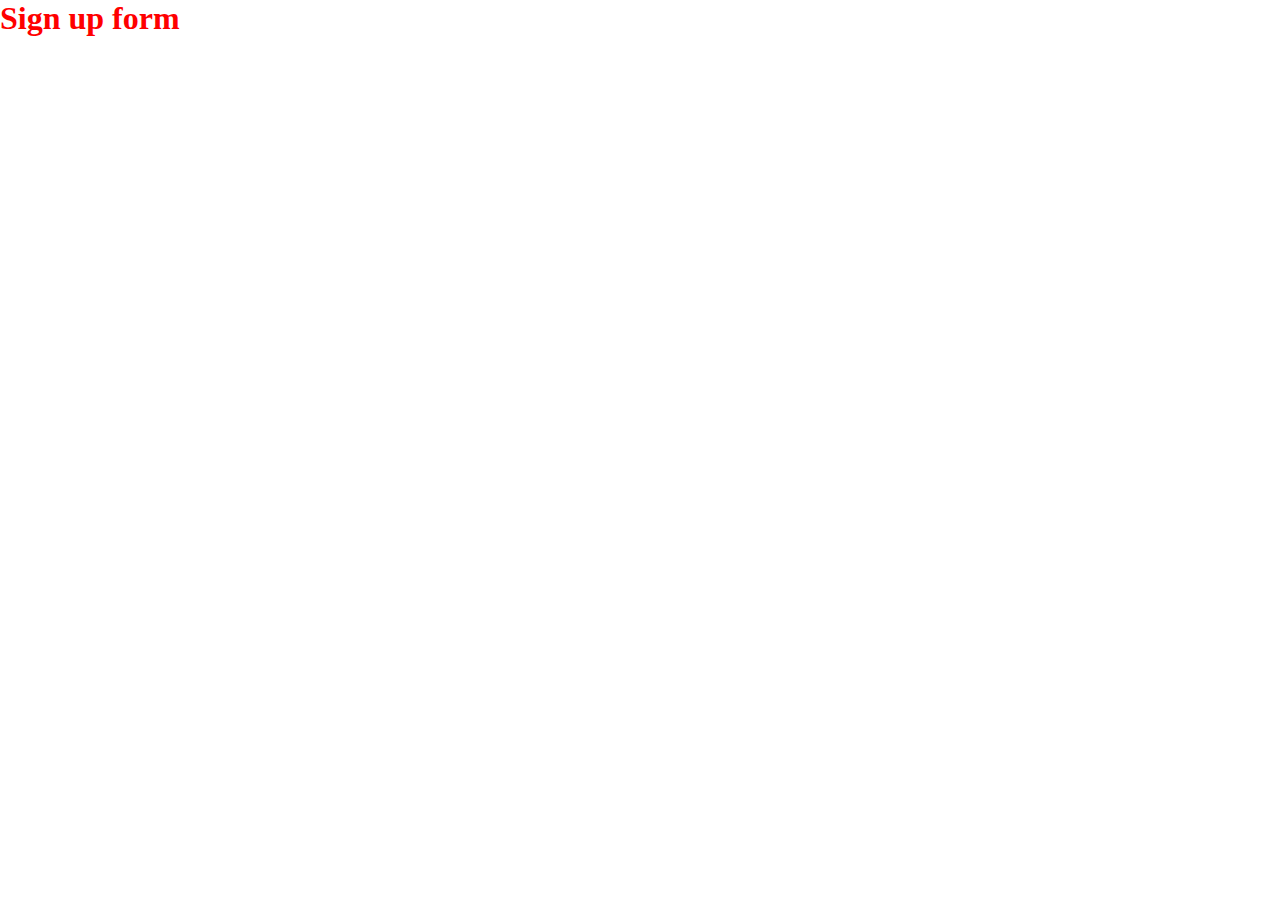
==== index.html @ 94c12eab "Set up html and css files, populate README, add design reference" ====
<!DOCTYPE html>
<html lang="en">

    <head>
        <meta charset="UTF-8">
        <meta name="viewport" content="width=device-width, initial-scale=1.0">
        <title>Sign up form</title>
        <link rel="stylesheet" href="style.css">
    </head>

    <body>
        <h1>Sign up form</h1>
    </body>

</html>
---- style.css ----
*::before,
*,
*::after {
    margin: 0;
    padding: 0;
    border: 0;
    box-sizing: border-box;
}

h1 {
    color: red;
}
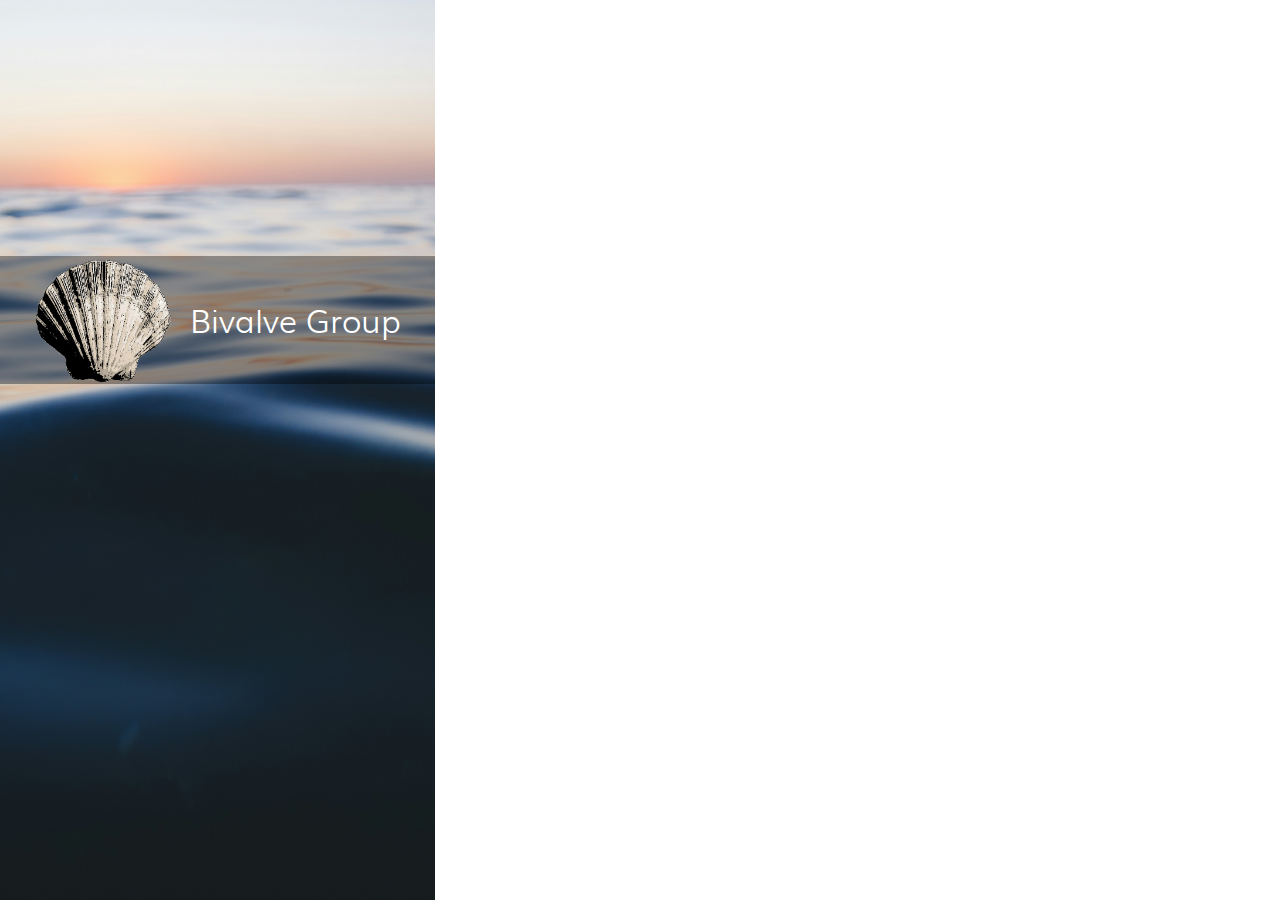
==== commit 04e2146d: "Add content and styling for logo section" ====
--- a/index.html
+++ b/index.html
@@ -9,7 +9,14 @@
     </head>
 
     <body>
-        <h1>Sign up form</h1>
+        <div class="lhs-wrapper">
+            <div class="logo-wrapper">
+                <img src="./img/sea-shell-logo.png" alt="A sea shell">
+                <h1 class="company-name">Bivalve Group</h1>
+            </div>
+        </div>
+        <main>
+        </main>
     </body>
 
 </html>--- a/style.css
+++ b/style.css
@@ -1,12 +1,79 @@
+/*! Generated by Font Squirrel (https://www.fontsquirrel.com) on January 14, 2025 */
+@font-face {
+    font-family: 'mulilight';
+    src: url('fonts/muli-light-webfont.woff2') format('woff2'),
+         url('fonts/muli-light-webfont.woff') format('woff');
+    font-weight: normal;
+    font-style: normal;
+
+}
+
 *::before,
 *,
 *::after {
+    box-sizing: border-box;
+}
+
+* {
     margin: 0;
     padding: 0;
     border: 0;
-    box-sizing: border-box;
 }
 
-h1 {
-    color: red;
-}+body {
+    font-family: system-ui, sans-serif; 
+    line-height: 1.5;
+    min-height: 100vh;
+    display: flex;
+    /* flex-wrap: wrap; */
+    -webkit-font-smoothing: antialiased; 
+}
+
+.lhs-wrapper {
+    flex: 1 1 34%;
+    min-width: 400px;
+    background-color: rgb(206, 215, 224);
+    background-image: url(./img/ocean.jpg);
+    background-origin: border-box;
+    background-size: cover;
+    background-repeat: no-repeat;
+}
+
+@media only screen and (min-width: 1200px) {
+    .lhs-wrapper {
+        max-width: 640px;
+    }
+}
+
+.logo-wrapper {
+    height: 8rem;
+    margin-top: 16rem;
+    background-color: rgba(0, 0, 0, 0.362);
+    display: flex;
+    justify-content: center;
+    align-items: center;
+    gap: 4%;
+}
+
+img {
+    display: block;
+    max-width: 100%;
+    height: 100%;
+    object-fit: cover;
+}
+
+.company-name {
+    color: #fff;
+    font-family: "mulilight", system-ui, sans-serif;
+    font-weight: normal;
+}
+
+main {
+    flex: 1 1 66%;
+    min-width: 720px;
+    /* background-color: rgb(227, 232, 237); */
+}
+
+/* input, button, textarea, select {
+    font: inherit;
+} */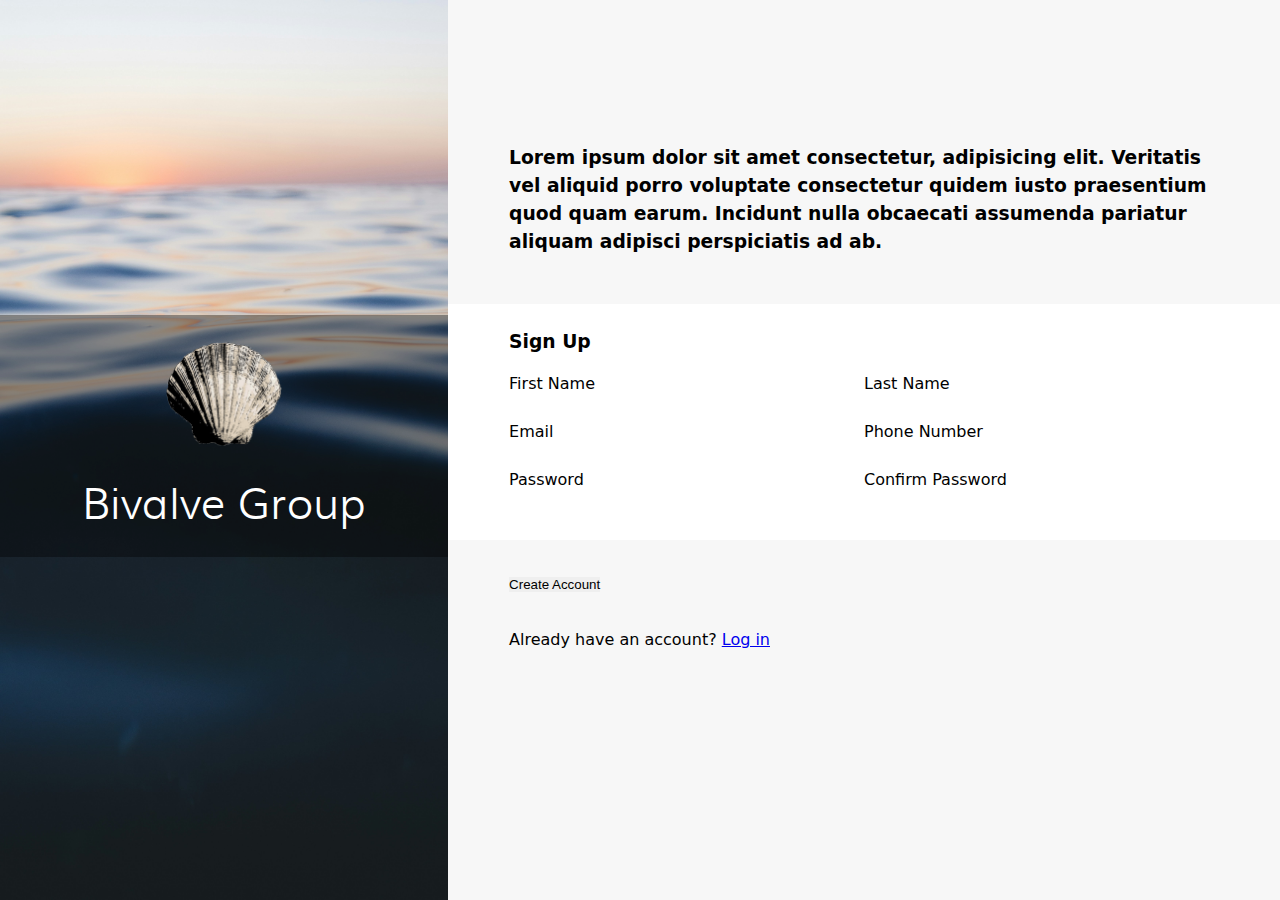
==== commit a67367d5: "Add rhs content and initial styling" ====
--- a/index.html
+++ b/index.html
@@ -15,8 +15,52 @@
                 <h1 class="company-name">Bivalve Group</h1>
             </div>
         </div>
-        <main>
-        </main>
+        <div class="rhs-wrapper">
+            <div class="heading">
+                <h3>Lorem ipsum dolor sit amet consectetur, adipisicing elit. Veritatis vel aliquid porro voluptate
+                    consectetur quidem iusto praesentium quod quam earum. Incidunt nulla obcaecati assumenda
+                    pariatur
+                    aliquam adipisci perspiciatis ad ab.
+                </h3>
+            </div>
+            <form>
+                <div class="sign-up-wrapper">
+                    <div class="sign-up-card">
+                        <h3>Sign Up</h3>
+                        <div class="input-wrapper">
+                            <div class="form-control">
+                                <label for="first-name">First Name</label>
+                                <input type="text" id="first-name" name="first-name">
+                            </div>
+                            <div class="form-control">
+                                <label for="last-name">Last Name</label>
+                                <input type="text" id="last-name" name="last-name">
+                            </div>
+                            <div class="form-control">
+                                <label for="email">Email</label>
+                                <input type="email" id="email" name="email">
+                            </div>
+                            <div class="form-control">
+                                <label for="phone-number">Phone Number</label>
+                                <input type="tel" id="phone-number" name="phone-number">
+                            </div>
+                            <div class="form-control">
+                                <label for="password">Password</label>
+                                <input type="password" id="password" name="password">
+                            </div>
+                            <div class="form-control">
+                                <label for="confirm-password">Confirm Password</label>
+                                <input type="password" id="confirm-password" name="confirm-password">
+                            </div>
+                        </div>
+                    </div>
+                </div>
+                <div class="button-wrapper"><button>Create Account</button></div>
+            </form>
+            <div class="login-wrapper">
+                <p>Already have an account? <a href="#">Log in</a></p>
+            </div>
+        </div>
     </body>
 
 </html>--- a/style.css
+++ b/style.css
@@ -30,8 +30,7 @@
 }
 
 .lhs-wrapper {
-    flex: 1 1 34%;
-    min-width: 400px;
+    flex: 0 1 min(48rem, 35%);
     background-color: rgb(206, 215, 224);
     background-image: url(./img/ocean.jpg);
     background-origin: border-box;
@@ -39,26 +38,22 @@
     background-repeat: no-repeat;
 }
 
-@media only screen and (min-width: 1200px) {
-    .lhs-wrapper {
-        max-width: 640px;
-    }
-}
-
 .logo-wrapper {
-    height: 8rem;
-    margin-top: 16rem;
+    margin-top: 35vh;
     background-color: rgba(0, 0, 0, 0.362);
     display: flex;
     justify-content: center;
     align-items: center;
-    gap: 4%;
+    flex-wrap: wrap;
+    padding: 1.5rem;
+    column-gap: 5%;
+    row-gap: clamp(1rem, .5rem + 1.5vh, 1.5rem);
+    font-size: clamp(2rem, 1.5rem + 1.5vmax, 3rem);
 }
 
 img {
     display: block;
-    max-width: 100%;
-    height: 100%;
+    height: clamp(5rem, 3.75rem + 3.75vmax, 8rem);
     object-fit: cover;
 }
 
@@ -66,12 +61,63 @@
     color: #fff;
     font-family: "mulilight", system-ui, sans-serif;
     font-weight: normal;
+    text-align: center;
+    font-size: inherit;
 }
 
-main {
-    flex: 1 1 66%;
-    min-width: 720px;
-    /* background-color: rgb(227, 232, 237); */
+.rhs-wrapper {
+    flex: 1;
+    background-color: #f7f7f7;
+}
+
+.heading,
+.sign-up-card,
+.button-wrapper,
+.login-wrapper {
+    margin-left: auto;
+    margin-right: auto;
+    max-width: min(100%, 100ch);
+    padding-right: 6ch;
+    padding-left: 6ch;
+}
+
+.heading {
+    margin-top: 9rem;
+    margin-bottom: 3rem;
+}
+
+.sign-up-wrapper {
+    background-color: #ffffff;
+}
+
+.input-wrapper {
+    display: flex;
+    flex-wrap: wrap;
+}
+
+.input-wrapper > * {
+    flex: 1 1 50%;
+}
+
+label {
+    display: block;
+}
+
+.sign-up-card h3 {
+    margin-bottom: 1rem;
+}
+
+.sign-up-wrapper {
+    padding: 1.5rem 0;
+}
+
+.sign-up-wrapper,
+.button-wrapper {
+    margin-bottom: 2rem;
+}
+
+button:hover {
+    cursor: pointer;
 }
 
 /* input, button, textarea, select {
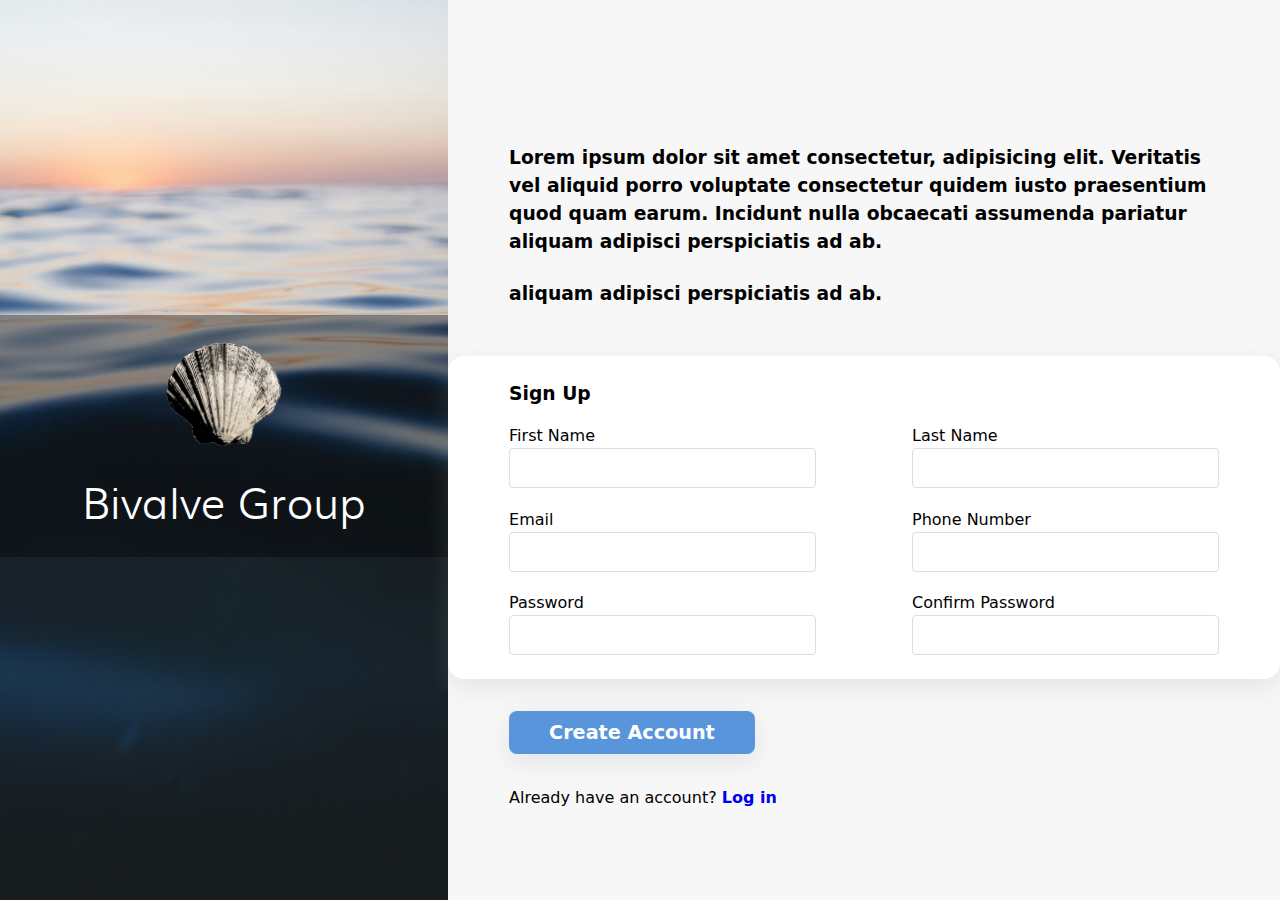
==== commit b882df79: "Style right hand side further" ====
--- a/index.html
+++ b/index.html
@@ -22,6 +22,7 @@
                     pariatur
                     aliquam adipisci perspiciatis ad ab.
                 </h3>
+                <h3>aliquam adipisci perspiciatis ad ab.</h3>
             </div>
             <form>
                 <div class="sign-up-wrapper">
--- a/style.css
+++ b/style.css
@@ -82,8 +82,12 @@
 }
 
 .heading {
-    margin-top: 9rem;
+    margin-top: 16vh;
     margin-bottom: 3rem;
+}
+
+.heading :first-child {
+    margin-bottom: 1.5rem;
 }
 
 .sign-up-wrapper {
@@ -93,10 +97,13 @@
 .input-wrapper {
     display: flex;
     flex-wrap: wrap;
+    column-gap: 6rem;
+    row-gap: 1.2rem;
+    width: min(100%, 100ch);
 }
 
 .input-wrapper > * {
-    flex: 1 1 50%;
+    flex: 1 1 25ch;
 }
 
 label {
@@ -109,17 +116,55 @@
 
 .sign-up-wrapper {
     padding: 1.5rem 0;
+    margin-bottom: 2rem;
+    width: min(100%, 100ch);
+    margin-left: auto;
+    margin-right: auto;
+    border-radius: 1rem;
+    box-shadow: rgba(149, 157, 165, 0.2) 0px 8px 24px;
 }
 
-.sign-up-wrapper,
-.button-wrapper {
+form {
     margin-bottom: 2rem;
 }
 
-button:hover {
-    cursor: pointer;
+input, button {
+    font-family: inherit;
+    font-size: 100%;
 }
 
-/* input, button, textarea, select {
-    font: inherit;
-} */+input {
+    border: 1px solid #ddd;
+    border-radius: .25rem;
+    width: 100%;
+    height: 2.5rem;
+}
+
+button {
+    font-size: 1.2rem;
+    font-weight: bold;
+    color: #FFFFFF;
+    background-color: #5995DA;
+    border: none;
+    border-radius: 0.5rem;
+    padding: 10px 40px;
+    cursor: pointer;
+    box-shadow: rgba(149, 157, 165, 0.2) 0px 8px 24px
+}
+
+button:hover {
+    background-color: #76AEED;
+}
+
+button:active {
+    background-color: #407FC7;
+}
+
+a {
+    font-weight: bold;
+    text-decoration: none;
+}
+
+a:hover {
+    text-decoration: underline;
+}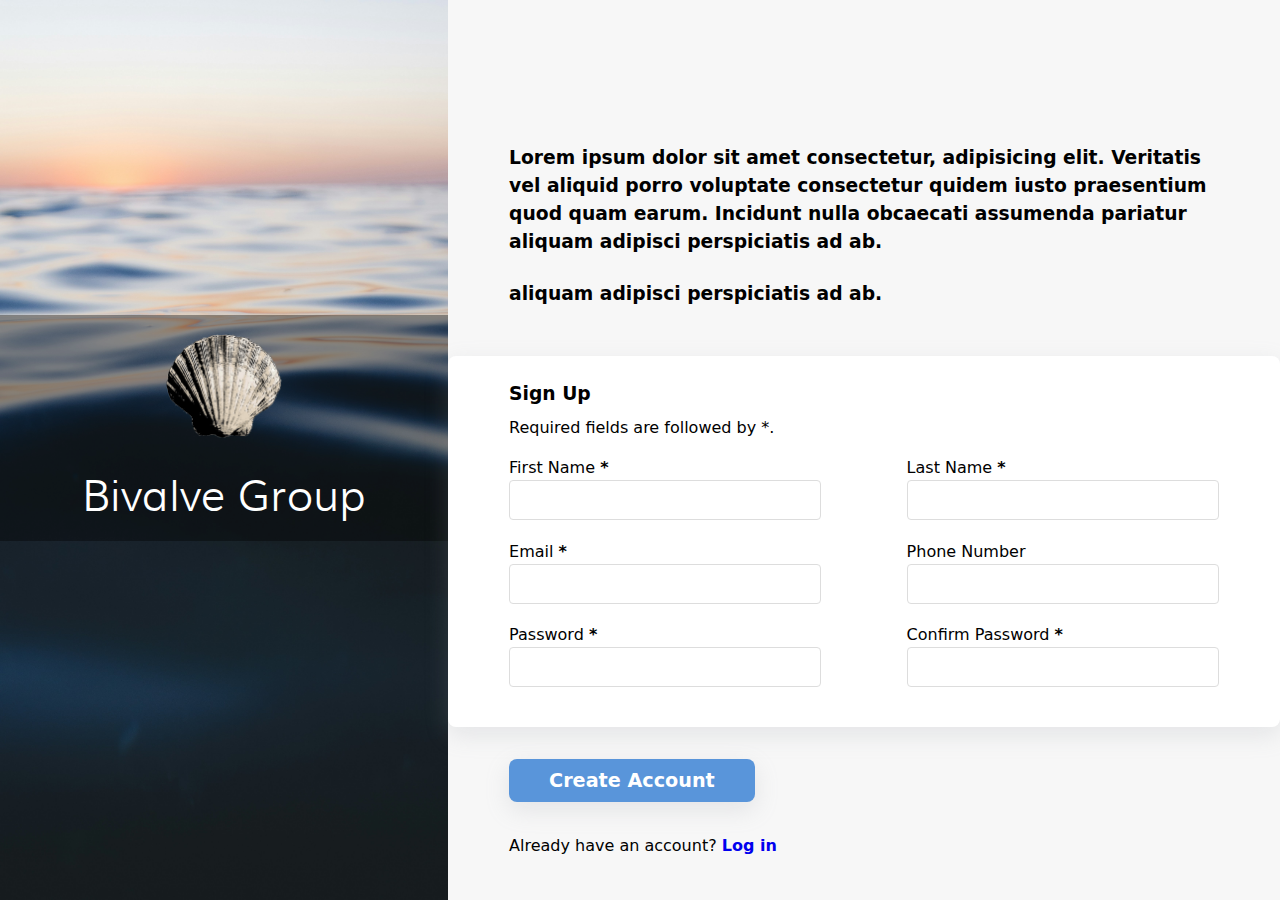
==== commit 8bbf709d: "Add validation and styling to form controls" ====
--- a/index.html
+++ b/index.html
@@ -28,35 +28,46 @@
                 <div class="sign-up-wrapper">
                     <div class="sign-up-card">
                         <h3>Sign Up</h3>
+                        <p>Required fields are followed by <span aria-label="required">*</span>.</p>
                         <div class="input-wrapper">
                             <div class="form-control">
-                                <label for="first-name">First Name</label>
-                                <input type="text" id="first-name" name="first-name">
+                                <label for="first-name">First Name <strong><span
+                                            aria-label="required">*</span></strong></label>
+                                <input type="text" id="first-name" name="first-name" required>
                             </div>
                             <div class="form-control">
-                                <label for="last-name">Last Name</label>
-                                <input type="text" id="last-name" name="last-name">
+                                <label for="last-name">Last Name <strong><span
+                                            aria-label="required">*</span></strong></label>
+                                <input type="text" id="last-name" name="last-name" required>
                             </div>
                             <div class="form-control">
-                                <label for="email">Email</label>
-                                <input type="email" id="email" name="email">
+                                <label for="email">Email <strong><span aria-label="required">*</span></strong></label>
+                                <input type="email" id="email" name="email" required>
                             </div>
                             <div class="form-control">
                                 <label for="phone-number">Phone Number</label>
                                 <input type="tel" id="phone-number" name="phone-number">
                             </div>
                             <div class="form-control">
-                                <label for="password">Password</label>
-                                <input type="password" id="password" name="password">
+                                <label for="password">Password <strong><span
+                                            aria-label="required">*</span></strong></label>
+                                <input type="password" id="password" name="password"
+                                    pattern="(?=.*[a-z])(?=.*[A-Z])(?=.*\d)(?=.*[@$!%*?&])[A-Za-z\d@$!%*?&]{8,}"
+                                    title="Password must be at least 8 characters long, include one uppercase letter, one lowercase letter, one number, and one special character."
+                                    required>
                             </div>
                             <div class="form-control">
-                                <label for="confirm-password">Confirm Password</label>
-                                <input type="password" id="confirm-password" name="confirm-password">
+                                <label for="confirm-password">Confirm Password <strong><span
+                                            aria-label="required">*</span></strong></label>
+                                <input type="password" id="confirm-password" name="confirm-password"
+                                    pattern="(?=.*[a-z])(?=.*[A-Z])(?=.*\d)(?=.*[@$!%*?&])[A-Za-z\d@$!%*?&]{8,}"
+                                    title="Password must be at least 8 characters long, include one uppercase letter, one lowercase letter, one number, and one special character."
+                                    required>
                             </div>
                         </div>
                     </div>
                 </div>
-                <div class="button-wrapper"><button>Create Account</button></div>
+                <div class="button-wrapper"><button type="submit">Create Account</button></div>
             </form>
             <div class="login-wrapper">
                 <p>Already have an account? <a href="#">Log in</a></p>
--- a/style.css
+++ b/style.css
@@ -39,13 +39,13 @@
 }
 
 .logo-wrapper {
-    margin-top: 35vh;
+    margin-top: 35vmin;
     background-color: rgba(0, 0, 0, 0.362);
     display: flex;
     justify-content: center;
     align-items: center;
     flex-wrap: wrap;
-    padding: 1.5rem;
+    padding: 1rem 1.5rem;
     column-gap: 5%;
     row-gap: clamp(1rem, .5rem + 1.5vh, 1.5rem);
     font-size: clamp(2rem, 1.5rem + 1.5vmax, 3rem);
@@ -82,7 +82,7 @@
 }
 
 .heading {
-    margin-top: 16vh;
+    margin-top: 16vmin;
     margin-bottom: 3rem;
 }
 
@@ -90,14 +90,10 @@
     margin-bottom: 1.5rem;
 }
 
-.sign-up-wrapper {
-    background-color: #ffffff;
-}
-
 .input-wrapper {
     display: flex;
     flex-wrap: wrap;
-    column-gap: 6rem;
+    column-gap: 12%;
     row-gap: 1.2rem;
     width: min(100%, 100ch);
 }
@@ -110,17 +106,19 @@
     display: block;
 }
 
-.sign-up-card h3 {
+.sign-up-card h3 + p{
+    margin-top: 0.5rem;
     margin-bottom: 1rem;
 }
 
 .sign-up-wrapper {
-    padding: 1.5rem 0;
+    background-color: #ffffff;
+    padding: 1.5rem 0 2.5rem;
     margin-bottom: 2rem;
     width: min(100%, 100ch);
     margin-left: auto;
     margin-right: auto;
-    border-radius: 1rem;
+    border-radius: 0.5rem;
     box-shadow: rgba(149, 157, 165, 0.2) 0px 8px 24px;
 }
 
@@ -131,6 +129,7 @@
 input, button {
     font-family: inherit;
     font-size: 100%;
+    appearance: none;
 }
 
 input {
@@ -138,6 +137,8 @@
     border-radius: .25rem;
     width: 100%;
     height: 2.5rem;
+    padding: 0.5rem;
+    outline: none;
 }
 
 button {
@@ -167,4 +168,14 @@
 
 a:hover {
     text-decoration: underline;
-}+}
+
+input:user-invalid {
+    color: red;
+    /* border: 1px solid red; */
+}
+
+input:focus {
+    color: unset;
+    border: 1px solid #676767;
+}
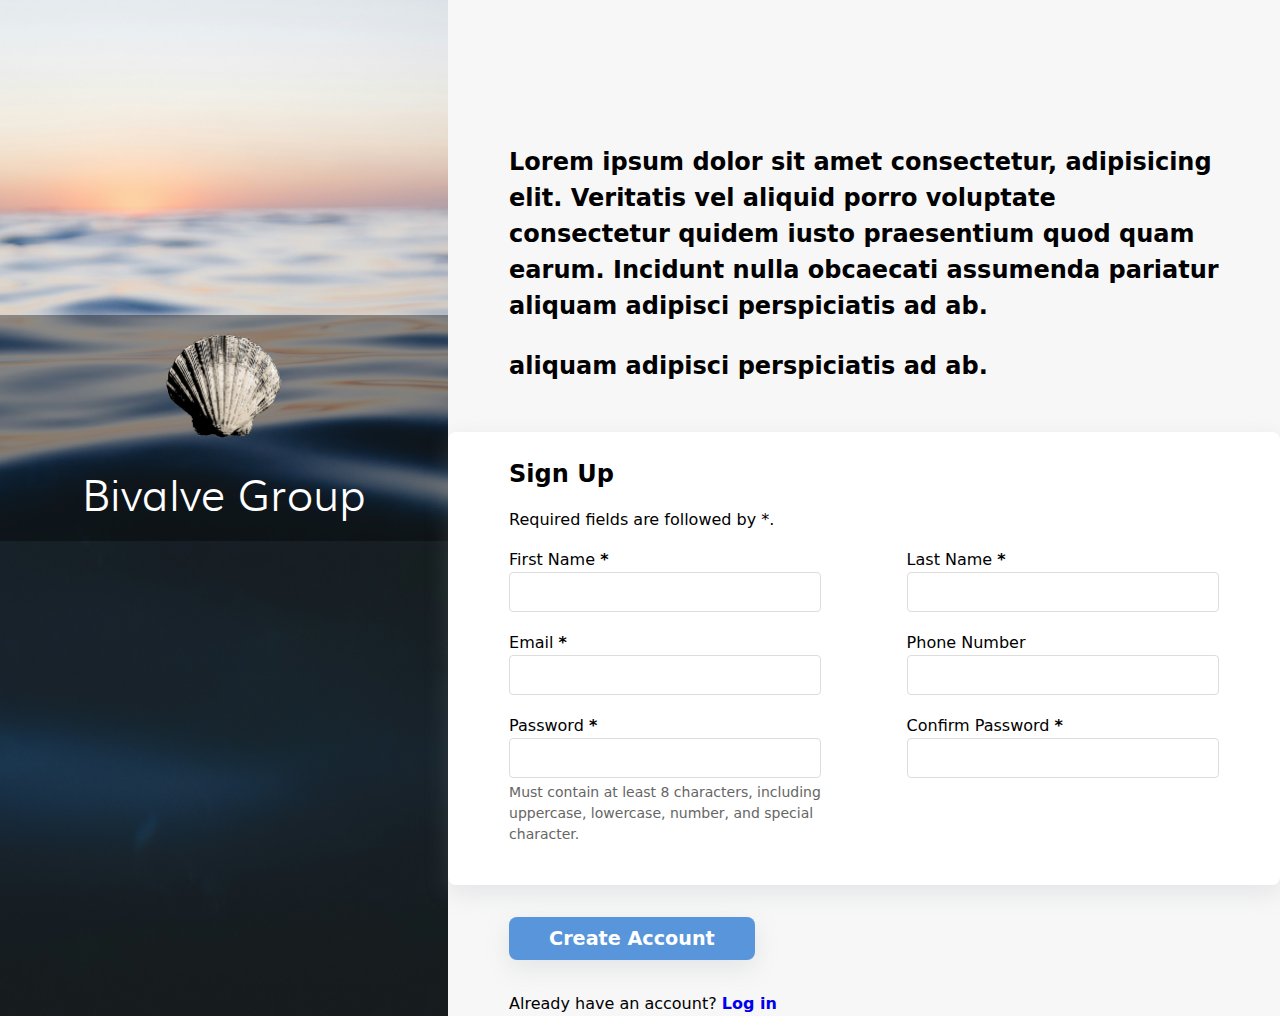
==== commit a3d73ee7: "Add styling to rhs" ====
--- a/index.html
+++ b/index.html
@@ -9,61 +9,62 @@
     </head>
 
     <body>
-        <div class="lhs-wrapper">
+        <header class="lhs-wrapper">
             <div class="logo-wrapper">
                 <img src="./img/sea-shell-logo.png" alt="A sea shell">
                 <h1 class="company-name">Bivalve Group</h1>
             </div>
-        </div>
-        <div class="rhs-wrapper">
-            <div class="heading">
-                <h3>Lorem ipsum dolor sit amet consectetur, adipisicing elit. Veritatis vel aliquid porro voluptate
+        </header>
+        <main class="rhs-wrapper">
+            <header class="heading">
+                <h2>Lorem ipsum dolor sit amet consectetur, adipisicing elit. Veritatis vel aliquid porro voluptate
                     consectetur quidem iusto praesentium quod quam earum. Incidunt nulla obcaecati assumenda
                     pariatur
                     aliquam adipisci perspiciatis ad ab.
-                </h3>
-                <h3>aliquam adipisci perspiciatis ad ab.</h3>
-            </div>
+                </h2>
+                <h2>aliquam adipisci perspiciatis ad ab.</h2>
+            </header>
             <form>
-                <div class="sign-up-wrapper">
-                    <div class="sign-up-card">
-                        <h3>Sign Up</h3>
-                        <p>Required fields are followed by <span aria-label="required">*</span>.</p>
-                        <div class="input-wrapper">
-                            <div class="form-control">
-                                <label for="first-name">First Name <strong><span
-                                            aria-label="required">*</span></strong></label>
-                                <input type="text" id="first-name" name="first-name" required>
-                            </div>
-                            <div class="form-control">
-                                <label for="last-name">Last Name <strong><span
-                                            aria-label="required">*</span></strong></label>
-                                <input type="text" id="last-name" name="last-name" required>
-                            </div>
-                            <div class="form-control">
-                                <label for="email">Email <strong><span aria-label="required">*</span></strong></label>
-                                <input type="email" id="email" name="email" required>
-                            </div>
-                            <div class="form-control">
-                                <label for="phone-number">Phone Number</label>
-                                <input type="tel" id="phone-number" name="phone-number">
-                            </div>
-                            <div class="form-control">
-                                <label for="password">Password <strong><span
-                                            aria-label="required">*</span></strong></label>
-                                <input type="password" id="password" name="password"
-                                    pattern="(?=.*[a-z])(?=.*[A-Z])(?=.*\d)(?=.*[@$!%*?&])[A-Za-z\d@$!%*?&]{8,}"
-                                    title="Password must be at least 8 characters long, include one uppercase letter, one lowercase letter, one number, and one special character."
-                                    required>
-                            </div>
-                            <div class="form-control">
-                                <label for="confirm-password">Confirm Password <strong><span
-                                            aria-label="required">*</span></strong></label>
-                                <input type="password" id="confirm-password" name="confirm-password"
-                                    pattern="(?=.*[a-z])(?=.*[A-Z])(?=.*\d)(?=.*[@$!%*?&])[A-Za-z\d@$!%*?&]{8,}"
-                                    title="Password must be at least 8 characters long, include one uppercase letter, one lowercase letter, one number, and one special character."
-                                    required>
-                            </div>
+                <div class="sign-up-card">
+                    <h2>Sign Up</h2>
+                    <p>Required fields are followed by <span aria-label="required">*</span>.</p>
+                    <div class="form-control-wrapper">
+                        <div class="form-control">
+                            <label for="first-name">First Name <strong><span
+                                        aria-label="required">*</span></strong></label>
+                            <input type="text" id="first-name" name="first-name" required>
+                        </div>
+                        <div class="form-control">
+                            <label for="last-name">Last Name <strong><span
+                                        aria-label="required">*</span></strong></label>
+                            <input type="text" id="last-name" name="last-name" required>
+                        </div>
+                        <div class="form-control">
+                            <label for="email">Email <strong><span aria-label="required">*</span></strong></label>
+                            <input type="email" id="email" name="email" required>
+                        </div>
+                        <div class="form-control">
+                            <label for="phone-number">Phone Number</label>
+                            <input type="tel" id="phone-number" name="phone-number">
+                        </div>
+                        <div class="form-control">
+                            <label for="password">Password <strong><span aria-label="required">*</span></strong></label>
+                            <input type="password" id="password" name="password"
+                                aria-describedby="password-requirements"
+                                pattern="(?=.*[a-z])(?=.*[A-Z])(?=.*\d)(?=.*[@$!%*?&])[A-Za-z\d@$!%*?&]{8,}"
+                                title="Password must be at least 8 characters long, include one uppercase letter, one lowercase letter, one number, and one special character."
+                                required>
+                            <p id="password-requirements" class="password-help">Must contain at least 8 characters,
+                                including uppercase, lowercase, number, and special character.
+                            </p>
+                        </div>
+                        <div class="form-control">
+                            <label for="confirm-password">Confirm Password <strong><span
+                                        aria-label="required">*</span></strong></label>
+                            <input type="password" id="confirm-password" name="confirm-password"
+                                pattern="(?=.*[a-z])(?=.*[A-Z])(?=.*\d)(?=.*[@$!%*?&])[A-Za-z\d@$!%*?&]{8,}"
+                                title="Password must be at least 8 characters long, include one uppercase letter, one lowercase letter, one number, and one special character."
+                                required>
                         </div>
                     </div>
                 </div>
@@ -72,7 +73,7 @@
             <div class="login-wrapper">
                 <p>Already have an account? <a href="#">Log in</a></p>
             </div>
-        </div>
+        </main>
     </body>
 
 </html>--- a/style.css
+++ b/style.css
@@ -5,16 +5,13 @@
          url('fonts/muli-light-webfont.woff') format('woff');
     font-weight: normal;
     font-style: normal;
-
+    font-display: swap;
 }
 
 *::before,
 *,
 *::after {
     box-sizing: border-box;
-}
-
-* {
     margin: 0;
     padding: 0;
     border: 0;
@@ -31,7 +28,6 @@
 
 .lhs-wrapper {
     flex: 0 1 min(48rem, 35%);
-    background-color: rgb(206, 215, 224);
     background-image: url(./img/ocean.jpg);
     background-origin: border-box;
     background-size: cover;
@@ -76,7 +72,7 @@
 .login-wrapper {
     margin-left: auto;
     margin-right: auto;
-    max-width: min(100%, 100ch);
+    width: min(100%, 100ch);
     padding-right: 6ch;
     padding-left: 6ch;
 }
@@ -86,11 +82,11 @@
     margin-bottom: 3rem;
 }
 
-.heading :first-child {
-    margin-bottom: 1.5rem;
+.heading h2 + h2 {
+    margin-top: 1.5rem;
 }
 
-.input-wrapper {
+.form-control-wrapper {
     display: flex;
     flex-wrap: wrap;
     column-gap: 12%;
@@ -98,38 +94,24 @@
     width: min(100%, 100ch);
 }
 
-.input-wrapper > * {
+.form-control-wrapper > * {
     flex: 1 1 25ch;
+}
+
+.sign-up-card {
+    background-color: #ffffff;
+    padding-top: 1.5rem;
+    padding-bottom: 2.5rem;
+    border-radius: 0.5rem;
+    box-shadow: rgba(149, 157, 165, 0.2) 0px 8px 24px;
+}
+
+.sign-up-card > *:not(:first-child){
+    margin-top: 1rem;
 }
 
 label {
     display: block;
-}
-
-.sign-up-card h3 + p{
-    margin-top: 0.5rem;
-    margin-bottom: 1rem;
-}
-
-.sign-up-wrapper {
-    background-color: #ffffff;
-    padding: 1.5rem 0 2.5rem;
-    margin-bottom: 2rem;
-    width: min(100%, 100ch);
-    margin-left: auto;
-    margin-right: auto;
-    border-radius: 0.5rem;
-    box-shadow: rgba(149, 157, 165, 0.2) 0px 8px 24px;
-}
-
-form {
-    margin-bottom: 2rem;
-}
-
-input, button {
-    font-family: inherit;
-    font-size: 100%;
-    appearance: none;
 }
 
 input {
@@ -141,6 +123,29 @@
     outline: none;
 }
 
+input, button {
+    font-family: inherit;
+    font-size: 100%;
+    appearance: none;
+}
+
+input:user-invalid {
+    color: red;
+    /* border: 1px solid red; */
+}
+
+input:focus {
+    color: unset;
+    border: 1px solid #6c9cf9;
+    box-shadow: rgba(0, 0, 0, 0.16) 0px 1px 4px;
+}
+
+.password-help {
+    font-size: 0.875rem;
+    color: #666;
+    margin-top: 0.25rem;
+}
+
 button {
     font-size: 1.2rem;
     font-weight: bold;
@@ -150,7 +155,8 @@
     border-radius: 0.5rem;
     padding: 10px 40px;
     cursor: pointer;
-    box-shadow: rgba(149, 157, 165, 0.2) 0px 8px 24px
+    box-shadow: rgba(149, 157, 165, 0.2) 0px 8px 24px;
+    margin-top: 2rem;
 }
 
 button:hover {
@@ -161,6 +167,9 @@
     background-color: #407FC7;
 }
 
+.login-wrapper {
+    margin-top: 2rem;
+}
 a {
     font-weight: bold;
     text-decoration: none;
@@ -168,14 +177,4 @@
 
 a:hover {
     text-decoration: underline;
-}
-
-input:user-invalid {
-    color: red;
-    /* border: 1px solid red; */
-}
-
-input:focus {
-    color: unset;
-    border: 1px solid #676767;
-}
+}